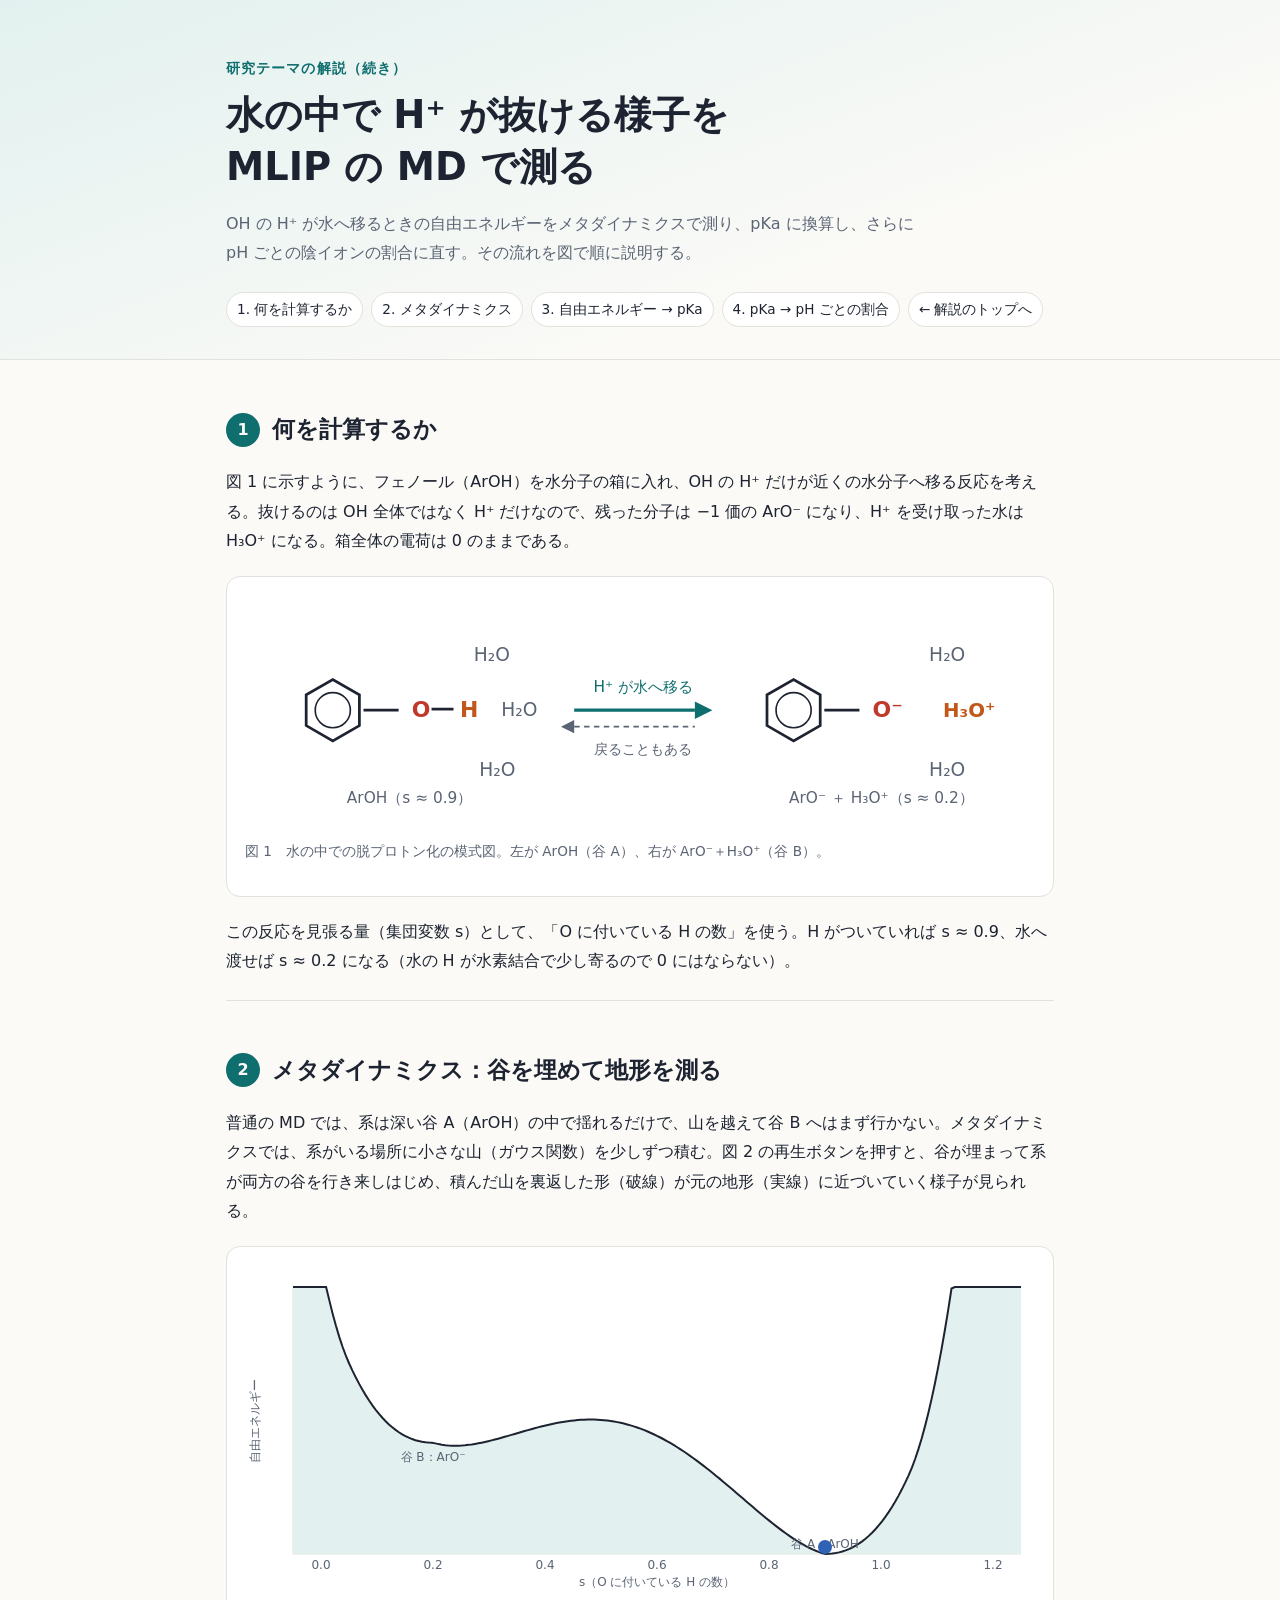
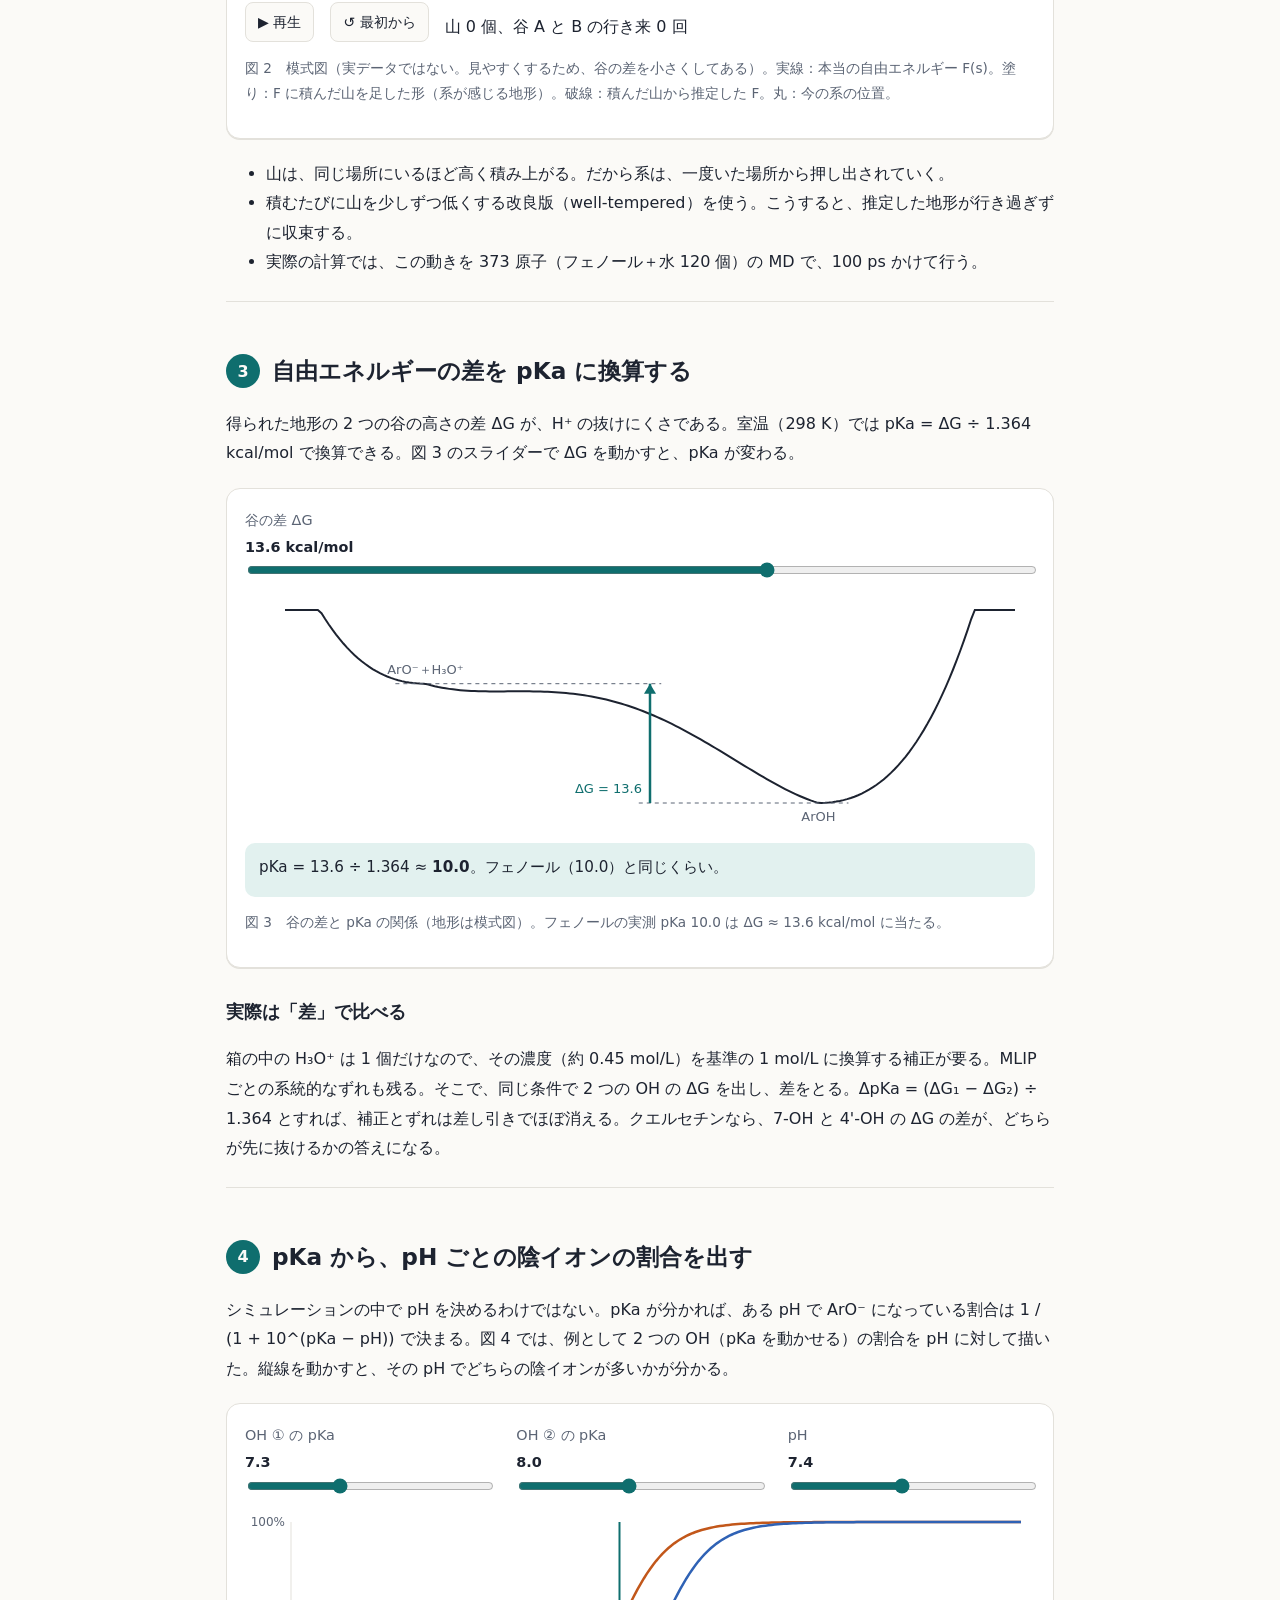
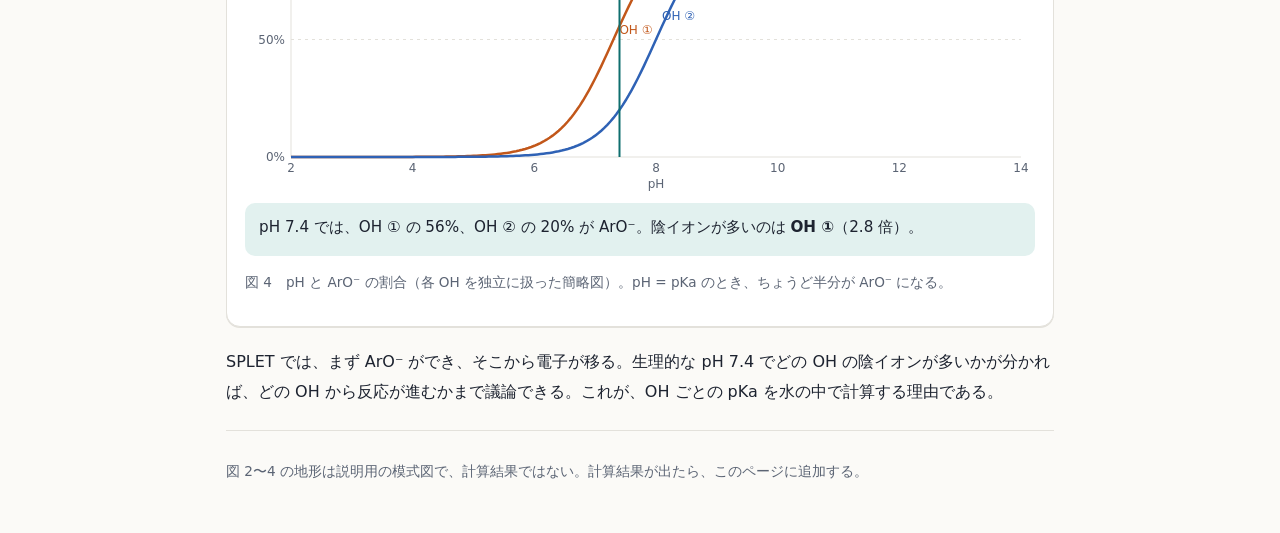
==== metad.html @ 8b068844 "水中の脱プロトン化メタダイナミクスの解説ページを追加" ====
<!doctype html>
<html lang="ja">
<head>
<meta charset="utf-8">
<meta name="viewport" content="width=device-width, initial-scale=1">
<title>水中の脱プロトン化</title>
<meta name="description" content="水の中で OH の H+ が抜ける自由エネルギーをメタダイナミクスで測り、pKa と pH ごとの陰イオンの割合に換算する流れを図で説明する">
<link rel="stylesheet" href="style.css">
</head>
<body>
<header class="hero">
  <div class="wrap">
    <p class="eyebrow">研究テーマの解説（続き）</p>
    <h1>水の中で H⁺ が抜ける様子を<br>MLIP の MD で測る</h1>
    <p class="lead">OH の H⁺ が水へ移るときの自由エネルギーをメタダイナミクスで測り、pKa に換算し、さらに pH ごとの陰イオンの割合に直す。その流れを図で順に説明する。</p>
    <nav class="toc" aria-label="目次">
      <a href="#what">1. 何を計算するか</a>
      <a href="#metad">2. メタダイナミクス</a>
      <a href="#pka">3. 自由エネルギー → pKa</a>
      <a href="#ph">4. pKa → pH ごとの割合</a>
      <a href="index.html">← 解説のトップへ</a>
    </nav>
  </div>
</header>
<main class="wrap">

<section id="what">
  <h2><span class="num">1</span>何を計算するか</h2>
  <p>図 1 に示すように、フェノール（ArOH）を水分子の箱に入れ、OH の H⁺ だけが近くの水分子へ移る反応を考える。抜けるのは OH 全体ではなく H⁺ だけなので、残った分子は −1 価の ArO⁻ になり、H⁺ を受け取った水は H₃O⁺ になる。箱全体の電荷は 0 のままである。</p>
  <div class="card">
    <svg id="rxnSvg" viewBox="0 0 720 210" role="img" aria-label="ArOH と水が ArO- と H3O+ になる反応の模式図"></svg>
    <p class="small">図 1　水の中での脱プロトン化の模式図。左が ArOH（谷 A）、右が ArO⁻＋H₃O⁺（谷 B）。</p>
  </div>
  <p>この反応を見張る量（集団変数 s）として、「O に付いている H の数」を使う。H がついていれば s ≈ 0.9、水へ渡せば s ≈ 0.2 になる（水の H が水素結合で少し寄るので 0 にはならない）。</p>
</section>

<section id="metad">
  <h2><span class="num">2</span>メタダイナミクス：谷を埋めて地形を測る</h2>
  <p>普通の MD では、系は深い谷 A（ArOH）の中で揺れるだけで、山を越えて谷 B へはまず行かない。メタダイナミクスでは、系がいる場所に小さな山（ガウス関数）を少しずつ積む。図 2 の再生ボタンを押すと、谷が埋まって系が両方の谷を行き来しはじめ、積んだ山を裏返した形（破線）が元の地形（実線）に近づいていく様子が見られる。</p>
  <div class="card interactive">
    <canvas id="mdCv" width="720" height="300" aria-label="メタダイナミクスで谷が埋まっていく模式図"></canvas>
    <div class="controls row">
      <button id="mdGo">▶ 再生</button>
      <button id="mdReset">↺ 最初から</button>
      <span class="readout" id="mdInfo"></span>
    </div>
    <p class="small">図 2　模式図（実データではない。見やすくするため、谷の差を小さくしてある）。実線：本当の自由エネルギー F(s)。塗り：F に積んだ山を足した形（系が感じる地形）。破線：積んだ山から推定した F。丸：今の系の位置。</p>
  </div>
  <ul>
    <li>山は、同じ場所にいるほど高く積み上がる。だから系は、一度いた場所から押し出されていく。</li>
    <li>積むたびに山を少しずつ低くする改良版（well-tempered）を使う。こうすると、推定した地形が行き過ぎずに収束する。</li>
    <li>実際の計算では、この動きを 373 原子（フェノール＋水 120 個）の MD で、100 ps かけて行う。</li>
  </ul>
</section>

<section id="pka">
  <h2><span class="num">3</span>自由エネルギーの差を pKa に換算する</h2>
  <p>得られた地形の 2 つの谷の高さの差 ΔG が、H⁺ の抜けにくさである。室温（298 K）では pKa = ΔG ÷ 1.364 kcal/mol で換算できる。図 3 のスライダーで ΔG を動かすと、pKa が変わる。</p>
  <div class="card interactive">
    <div class="controls">
      <label>谷の差 ΔG <output id="dgVal"></output><input id="dgSlider" type="range" min="5" max="18" step="0.1" value="13.6"></label>
    </div>
    <canvas id="dgCv" width="720" height="220" aria-label="2 つの谷の高さの差と pKa"></canvas>
    <p class="readout info" id="dgInfo"></p>
    <p class="small">図 3　谷の差と pKa の関係（地形は模式図）。フェノールの実測 pKa 10.0 は ΔG ≈ 13.6 kcal/mol に当たる。</p>
  </div>
  <h3>実際は「差」で比べる</h3>
  <p>箱の中の H₃O⁺ は 1 個だけなので、その濃度（約 0.45 mol/L）を基準の 1 mol/L に換算する補正が要る。MLIP ごとの系統的なずれも残る。そこで、同じ条件で 2 つの OH の ΔG を出し、差をとる。ΔpKa = (ΔG₁ − ΔG₂) ÷ 1.364 とすれば、補正とずれは差し引きでほぼ消える。クエルセチンなら、7-OH と 4'-OH の ΔG の差が、どちらが先に抜けるかの答えになる。</p>
</section>

<section id="ph">
  <h2><span class="num">4</span>pKa から、pH ごとの陰イオンの割合を出す</h2>
  <p>シミュレーションの中で pH を決めるわけではない。pKa が分かれば、ある pH で ArO⁻ になっている割合は 1 / (1 + 10^(pKa − pH)) で決まる。図 4 では、例として 2 つの OH（pKa を動かせる）の割合を pH に対して描いた。縦線を動かすと、その pH でどちらの陰イオンが多いかが分かる。</p>
  <div class="card interactive">
    <div class="controls">
      <label>OH ① の pKa <output id="p1Val"></output><input id="p1Slider" type="range" min="4" max="13" step="0.1" value="7.3"></label>
      <label>OH ② の pKa <output id="p2Val"></output><input id="p2Slider" type="range" min="4" max="13" step="0.1" value="8.0"></label>
      <label>pH <output id="phVal"></output><input id="phSlider" type="range" min="2" max="14" step="0.1" value="7.4"></label>
    </div>
    <canvas id="phCv" width="720" height="260" aria-label="pH と陰イオンの割合"></canvas>
    <p class="readout info" id="phInfo"></p>
    <p class="small">図 4　pH と ArO⁻ の割合（各 OH を独立に扱った簡略図）。pH = pKa のとき、ちょうど半分が ArO⁻ になる。</p>
  </div>
  <p>SPLET では、まず ArO⁻ ができ、そこから電子が移る。生理的な pH 7.4 でどの OH の陰イオンが多いかが分かれば、どの OH から反応が進むかまで議論できる。これが、OH ごとの pKa を水の中で計算する理由である。</p>
</section>

</main>
<footer class="wrap foot">図 2〜4 の地形は説明用の模式図で、計算結果ではない。計算結果が出たら、このページに追加する。</footer>
<script src="js/metad.js"></script>
</body>
</html>
---- style.css ----
:root{
  --bg:#fbfaf7; --surface:#ffffff; --ink:#1d2330; --muted:#5b6474; --line:#e3e1db;
  --accent:#0f6e6e; --accent-soft:#e2f1ef; --a:#c2571a; --b:#2f62b5; --hl:#f4c542;
  --o:#c0392b; --c:#1d2330;
}
@media (prefers-color-scheme: dark){
  :root:not([data-theme="light"]){
    --bg:#12151b; --surface:#1b2028; --ink:#e7e9ee; --muted:#9aa3b2; --line:#2c333f;
    --accent:#4fc1b6; --accent-soft:#1d3532; --a:#f08a4b; --b:#6d9cf0; --hl:#e0b43a;
    --o:#ff7a6b; --c:#e7e9ee;
  }
}
:root[data-theme="dark"]{
  --bg:#12151b; --surface:#1b2028; --ink:#e7e9ee; --muted:#9aa3b2; --line:#2c333f;
  --accent:#4fc1b6; --accent-soft:#1d3532; --a:#f08a4b; --b:#6d9cf0; --hl:#e0b43a;
  --o:#ff7a6b; --c:#e7e9ee;
}
*{box-sizing:border-box}
html{scroll-behavior:smooth}
body{margin:0;background:var(--bg);color:var(--ink);
  font-family:"Hiragino Sans","Noto Sans JP","Yu Gothic",system-ui,sans-serif;line-height:1.85;font-size:16px}
.wrap{max-width:860px;margin:0 auto;padding:0 16px}
.hero{background:linear-gradient(160deg,var(--accent-soft),transparent 70%);border-bottom:1px solid var(--line);padding:56px 0 32px}
.eyebrow{color:var(--accent);font-weight:700;letter-spacing:.08em;margin:0 0 8px;font-size:.85rem}
h1{font-size:clamp(1.6rem,4.5vw,2.4rem);line-height:1.35;margin:0 0 16px}
.lead{color:var(--muted);max-width:44em}
.toc{display:flex;flex-wrap:wrap;gap:8px;margin-top:24px}
.toc a{font-size:.85rem;color:var(--ink);text-decoration:none;border:1px solid var(--line);background:var(--surface);padding:4px 10px;border-radius:999px}
.toc a:hover{border-color:var(--accent);color:var(--accent)}
section{padding:48px 0 8px;border-bottom:1px solid var(--line)}
h2{font-size:1.45rem;display:flex;align-items:center;gap:12px;margin:0 0 16px}
h3{font-size:1.1rem;margin:28px 0 8px}
.num{display:inline-grid;place-items:center;width:34px;height:34px;border-radius:50%;background:var(--accent);color:var(--bg);font-size:1rem;flex:none}
.card{background:var(--surface);border:1px solid var(--line);border-radius:14px;padding:18px;margin:20px 0}
.interactive{box-shadow:0 1px 0 var(--line)}
.controls{display:grid;grid-template-columns:repeat(auto-fit,minmax(240px,1fr));gap:12px 24px;margin-bottom:12px}
.controls.row{display:flex;flex-wrap:wrap;align-items:center;gap:16px;margin:8px 0 0}
.controls label{display:flex;flex-direction:column;font-size:.9rem;color:var(--muted)}
.controls output{color:var(--ink);font-weight:700;font-variant-numeric:tabular-nums}
input[type=range]{width:100%;accent-color:var(--accent)}
canvas{width:100%;height:auto;display:block}
svg{width:100%;height:auto;display:block;max-height:420px}
.readout{font-variant-numeric:tabular-nums;margin:10px 0 0}
.note{border-left:3px solid var(--accent);padding:4px 0 4px 14px;color:var(--muted);font-size:.95rem}
.small{font-size:.85rem;color:var(--muted)}
.formula{text-align:center;font-size:1.05rem;background:var(--surface);border:1px dashed var(--line);border-radius:10px;padding:10px}
.bars{display:grid;gap:10px}
.barrow{display:grid;grid-template-columns:minmax(120px,190px) 1fr 56px;gap:10px;align-items:center;font-size:.9rem}
.bar{height:16px;background:var(--line);border-radius:8px;overflow:hidden}
.fill{height:100%;width:0;transition:width .35s ease}
.fill.a{background:var(--a)} .fill.b{background:var(--b)}
.barrow b{text-align:right;font-variant-numeric:tabular-nums}
.seg{display:flex;flex-wrap:wrap;gap:6px;margin-bottom:12px}
.segbtn,button{font:inherit;font-size:.88rem;border:1px solid var(--line);background:var(--bg);color:var(--ink);padding:6px 12px;border-radius:8px;cursor:pointer;white-space:nowrap}
.segbtn.active{background:var(--accent);border-color:var(--accent);color:var(--bg)}
button:hover{border-color:var(--accent)}
.chip{display:inline-block;padding:0 8px;border-radius:6px;background:var(--hl);color:#1d2330;font-weight:700;font-size:.85rem}
.info{min-height:3.5em;background:var(--accent-soft);border-radius:10px;padding:10px 14px;margin-top:10px;font-size:.95rem}
.reasons li{margin-bottom:6px}
.pathview{display:flex;flex-wrap:wrap;align-items:center;justify-content:center;gap:10px;min-height:120px;padding:10px}
.species{border:2px solid var(--line);border-radius:12px;padding:10px 14px;text-align:center;min-width:110px;transition:all .3s}
.species.on{border-color:var(--accent);background:var(--accent-soft)}
.species small{display:block;color:var(--muted);font-size:.75rem}
.arrow{color:var(--muted);font-size:.85rem;text-align:center;min-width:70px}
.arrow.on{color:var(--accent);font-weight:700}
.stepnav{display:flex;align-items:center;justify-content:center;gap:12px;margin-top:6px}
#stepLabel{font-size:.92rem;min-width:14em;text-align:center}
.pipeline{list-style:none;padding:0;counter-reset:p;margin:16px 0}
.pipeline li{counter-increment:p;position:relative;padding:10px 0 14px 52px;border-left:2px solid var(--line);margin-left:16px}
.pipeline li::before{content:counter(p);position:absolute;left:-17px;top:8px;width:32px;height:32px;border-radius:50%;background:var(--surface);border:2px solid var(--accent);display:grid;place-items:center;font-weight:700;color:var(--accent)}
.pipeline b{display:block}
.pipeline span{color:var(--muted);font-size:.93rem}
.grid2{display:grid;grid-template-columns:repeat(auto-fit,minmax(260px,1fr));gap:16px}
.grid2 .card{margin:0}
.grid2 h3{margin-top:0}
.gloss{display:grid;grid-template-columns:minmax(110px,180px) 1fr;gap:6px 16px}
.gloss dt{font-weight:700}
.gloss dd{margin:0;color:var(--muted)}
.refs li{margin-bottom:8px;font-size:.92rem;overflow-wrap:anywhere}
a{color:var(--accent)}
.foot{padding:28px 16px 48px;color:var(--muted);font-size:.85rem}
/* 構造式 */
.bond{stroke:var(--c);stroke-width:.05;stroke-linecap:round}
.atomlbl{font-size:.42px;font-weight:700;text-anchor:middle;dominant-baseline:central}
.atomlbl.O{fill:var(--o)}
.lblbg{fill:var(--surface)}
.ohspot{fill:transparent;cursor:pointer}
.ohring{fill:none;stroke:var(--hl);stroke-width:.07;opacity:0;transition:opacity .2s}
.ohring.show{opacity:1}
.ohring.exp{stroke:var(--a);opacity:1;stroke-width:.1}
.ohring.calc{stroke:var(--b);opacity:1;stroke-width:.1}
.poslbl{font-size:.3px;fill:var(--muted);text-anchor:middle;dominant-baseline:central}
.cut{fill:var(--accent);fill-opacity:.12;stroke:var(--accent);stroke-width:.03;stroke-dasharray:.12 .08}
.picked{fill:none;stroke:var(--a);stroke-width:.08}
.inside{fill:var(--accent);fill-opacity:.35}
.atomhit{fill:transparent;cursor:pointer}
@media (max-width:560px){
  .barrow{grid-template-columns:1fr 48px}
  .barrow span{grid-column:1/-1}
  .gloss{grid-template-columns:1fr}
}
.no-anim .fill{transition:none}
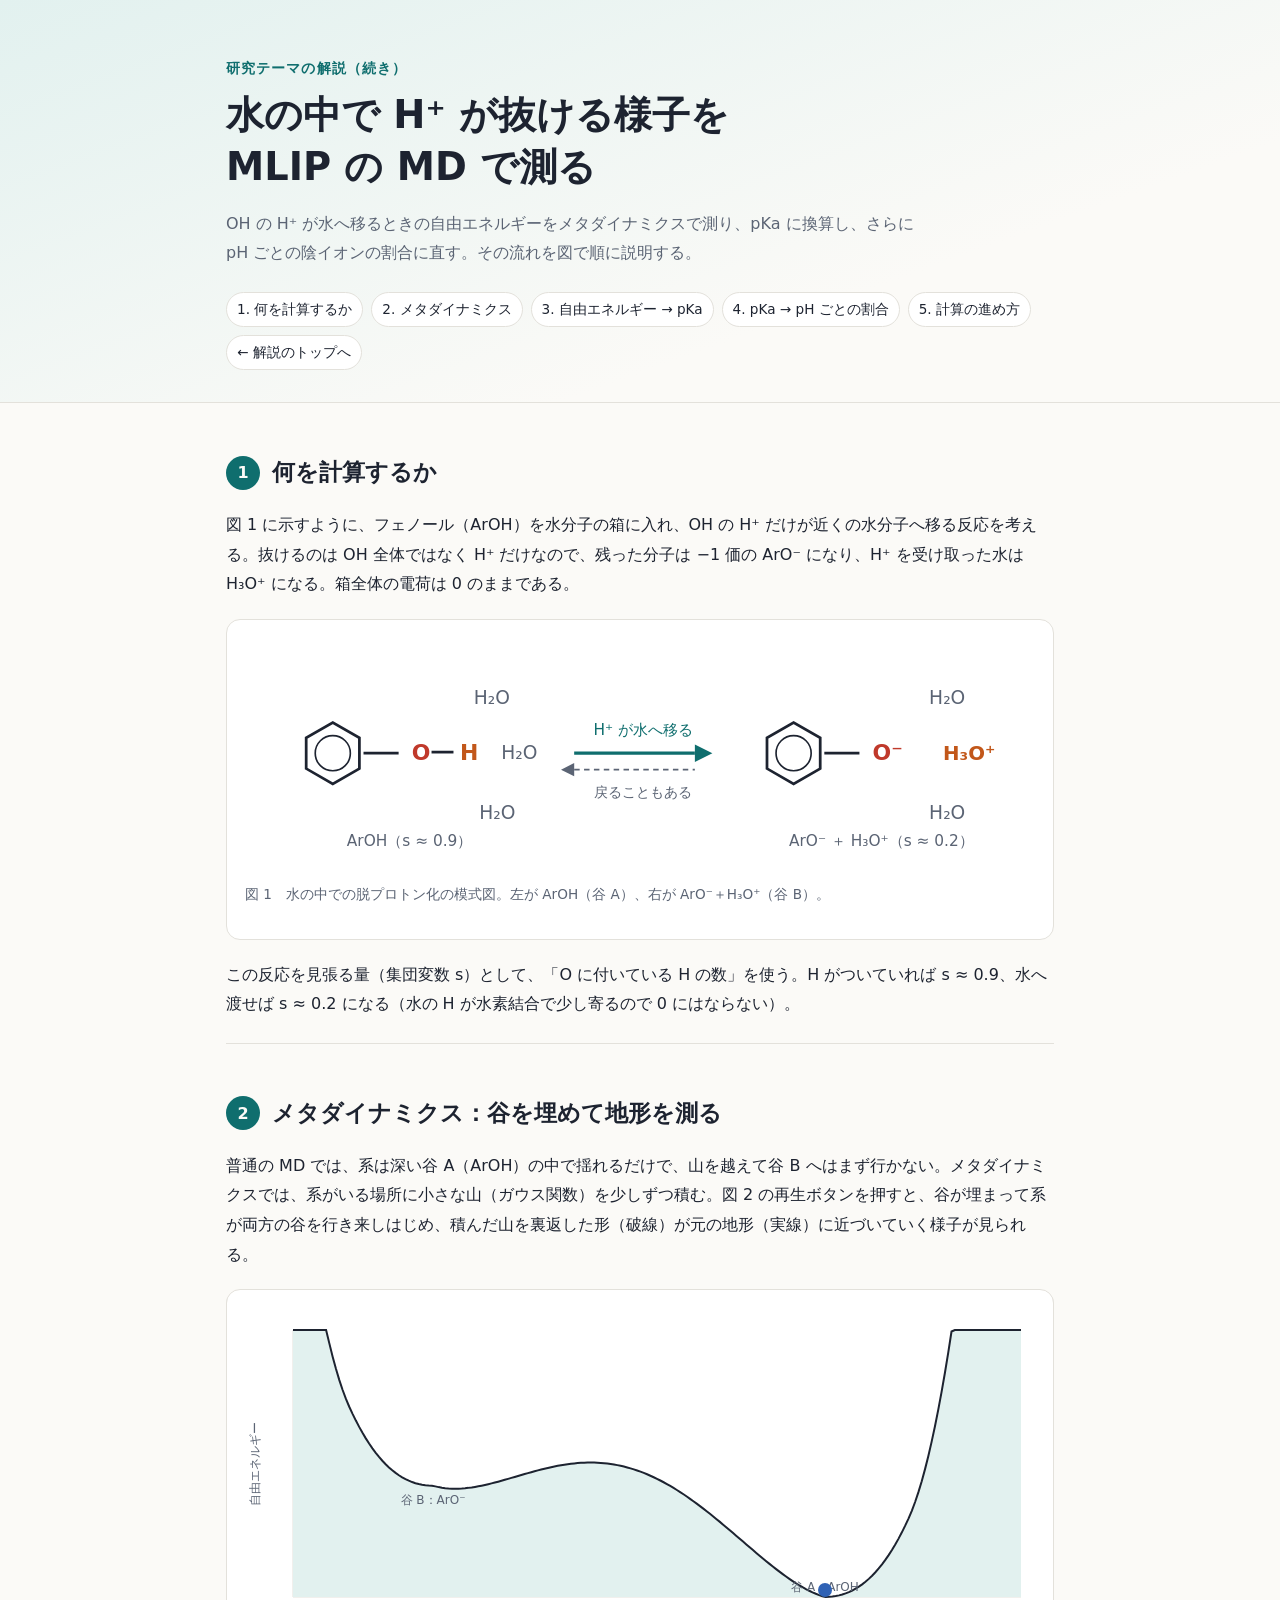
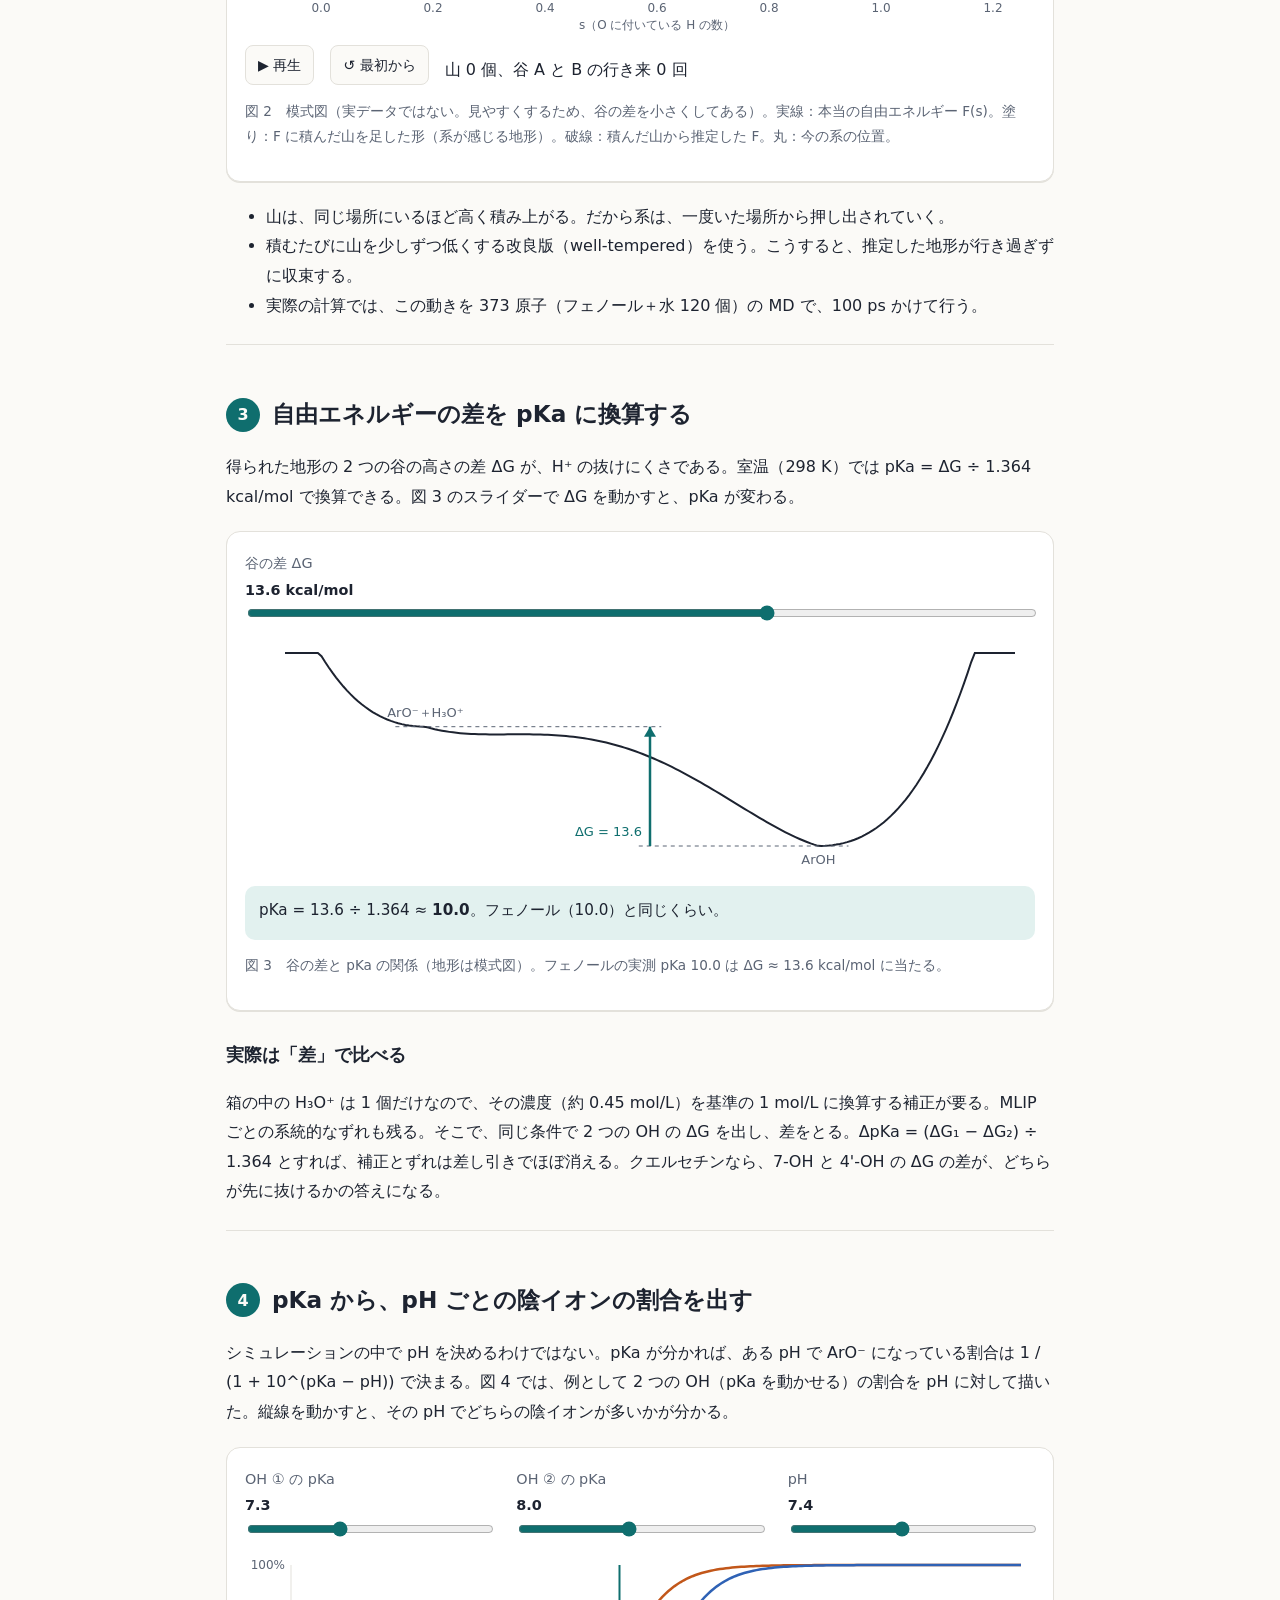
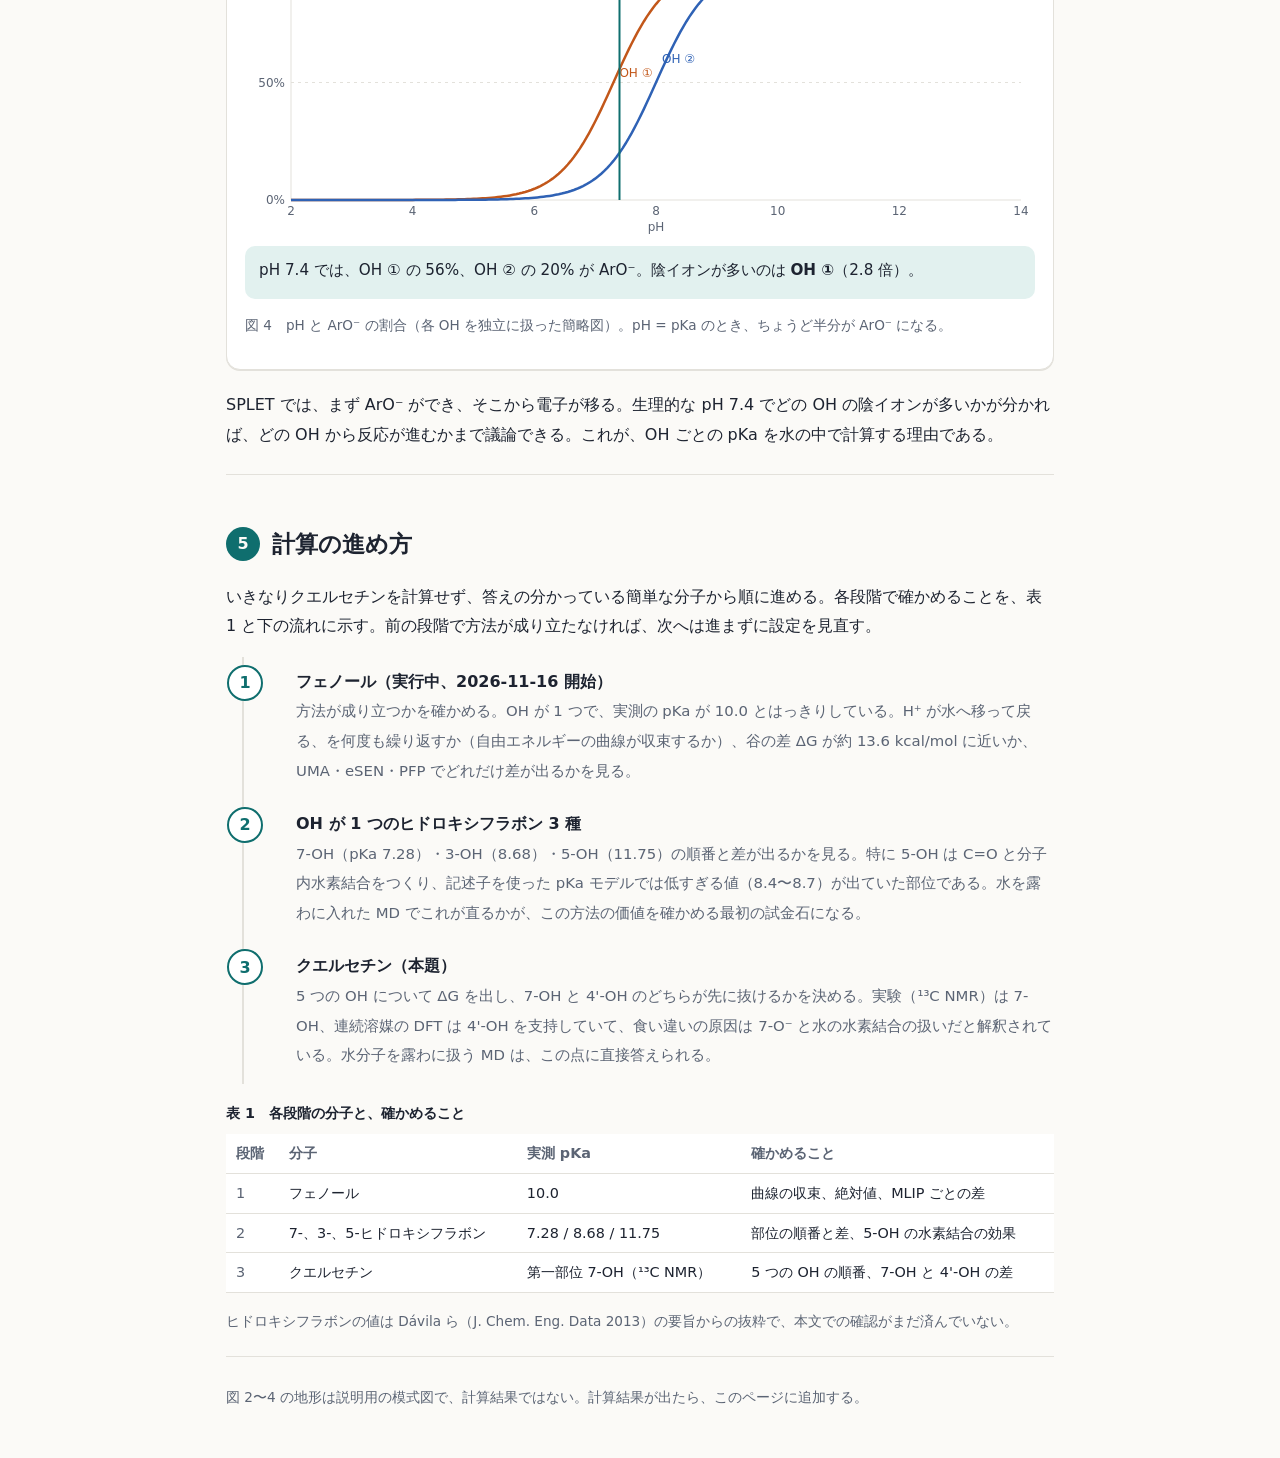
==== commit e554b6ba: "metad.html に計算の進め方（フェノール→ヒドロキシフラボン→クエルセチン）を追加" ====
--- a/metad.html
+++ b/metad.html
@@ -18,6 +18,7 @@
       <a href="#metad">2. メタダイナミクス</a>
       <a href="#pka">3. 自由エネルギー → pKa</a>
       <a href="#ph">4. pKa → pH ごとの割合</a>
+      <a href="#flow">5. 計算の進め方</a>
       <a href="index.html">← 解説のトップへ</a>
     </nav>
   </div>
@@ -84,6 +85,28 @@
   <p>SPLET では、まず ArO⁻ ができ、そこから電子が移る。生理的な pH 7.4 でどの OH の陰イオンが多いかが分かれば、どの OH から反応が進むかまで議論できる。これが、OH ごとの pKa を水の中で計算する理由である。</p>
 </section>
 
+<section id="flow">
+  <h2><span class="num">5</span>計算の進め方</h2>
+  <p>いきなりクエルセチンを計算せず、答えの分かっている簡単な分子から順に進める。各段階で確かめることを、表 1 と下の流れに示す。前の段階で方法が成り立たなければ、次へは進まずに設定を見直す。</p>
+  <ol class="pipeline">
+    <li><b>フェノール（実行中、2026-11-16 開始）</b><span>方法が成り立つかを確かめる。OH が 1 つで、実測の pKa が 10.0 とはっきりしている。H⁺ が水へ移って戻る、を何度も繰り返すか（自由エネルギーの曲線が収束するか）、谷の差 ΔG が約 13.6 kcal/mol に近いか、UMA・eSEN・PFP でどれだけ差が出るかを見る。</span></li>
+    <li><b>OH が 1 つのヒドロキシフラボン 3 種</b><span>7-OH（pKa 7.28）・3-OH（8.68）・5-OH（11.75）の順番と差が出るかを見る。特に 5-OH は C=O と分子内水素結合をつくり、記述子を使った pKa モデルでは低すぎる値（8.4〜8.7）が出ていた部位である。水を露わに入れた MD でこれが直るかが、この方法の価値を確かめる最初の試金石になる。</span></li>
+    <li><b>クエルセチン（本題）</b><span>5 つの OH について ΔG を出し、7-OH と 4'-OH のどちらが先に抜けるかを決める。実験（¹³C NMR）は 7-OH、連続溶媒の DFT は 4'-OH を支持していて、食い違いの原因は 7-O⁻ と水の水素結合の扱いだと解釈されている。水分子を露わに扱う MD は、この点に直接答えられる。</span></li>
+  </ol>
+  <div class="tablewrap">
+  <table class="tbl">
+    <caption>表 1　各段階の分子と、確かめること</caption>
+    <thead><tr><th>段階</th><th>分子</th><th>実測 pKa</th><th>確かめること</th></tr></thead>
+    <tbody>
+      <tr><th>1</th><td>フェノール</td><td>10.0</td><td>曲線の収束、絶対値、MLIP ごとの差</td></tr>
+      <tr><th>2</th><td>7-、3-、5-ヒドロキシフラボン</td><td>7.28 / 8.68 / 11.75</td><td>部位の順番と差、5-OH の水素結合の効果</td></tr>
+      <tr><th>3</th><td>クエルセチン</td><td>第一部位 7-OH（¹³C NMR）</td><td>5 つの OH の順番、7-OH と 4'-OH の差</td></tr>
+    </tbody>
+  </table>
+  </div>
+  <p class="small">ヒドロキシフラボンの値は Dávila ら（J. Chem. Eng. Data 2013）の要旨からの抜粋で、本文での確認がまだ済んでいない。</p>
+</section>
+
 </main>
 <footer class="wrap foot">図 2〜4 の地形は説明用の模式図で、計算結果ではない。計算結果が出たら、このページに追加する。</footer>
 <script src="js/metad.js"></script>
--- a/style.css
+++ b/style.css
@@ -100,3 +100,19 @@
   .gloss{grid-template-columns:1fr}
 }
 .no-anim .fill{transition:none}
+/* 結果の節 */
+.tablewrap{overflow-x:auto;margin:16px 0}
+.tbl{border-collapse:collapse;width:100%;font-size:.9rem;background:var(--surface)}
+.tbl caption{text-align:left;font-weight:700;padding:0 0 8px;color:var(--ink)}
+.tbl th,.tbl td{border-bottom:1px solid var(--line);padding:6px 10px;text-align:left;vertical-align:top}
+.tbl thead th{color:var(--muted);font-weight:700}
+.tbl tbody th{font-weight:400;color:var(--muted)}
+.resbars{display:grid;gap:10px;margin-top:8px}
+.resrow{display:grid;grid-template-columns:96px 1fr 60px;gap:10px;align-items:center;font-size:.9rem}
+.restrack{position:relative;height:20px;background:var(--bg);border-radius:6px}
+.resfill{position:absolute;left:0;top:0;bottom:0;border-radius:6px;background:var(--b);transition:width .35s ease}
+.resfill.none{background:var(--muted)}
+.resfill.pfp_md{background:var(--a)}
+.resdot{position:absolute;top:50%;width:9px;height:9px;margin:-4.5px 0 0 -4.5px;border-radius:50%;background:var(--surface);border:2px solid var(--ink);transition:left .35s ease}
+.resrow b{text-align:right;font-variant-numeric:tabular-nums}
+@media (max-width:560px){.resrow{grid-template-columns:72px 1fr 48px}}
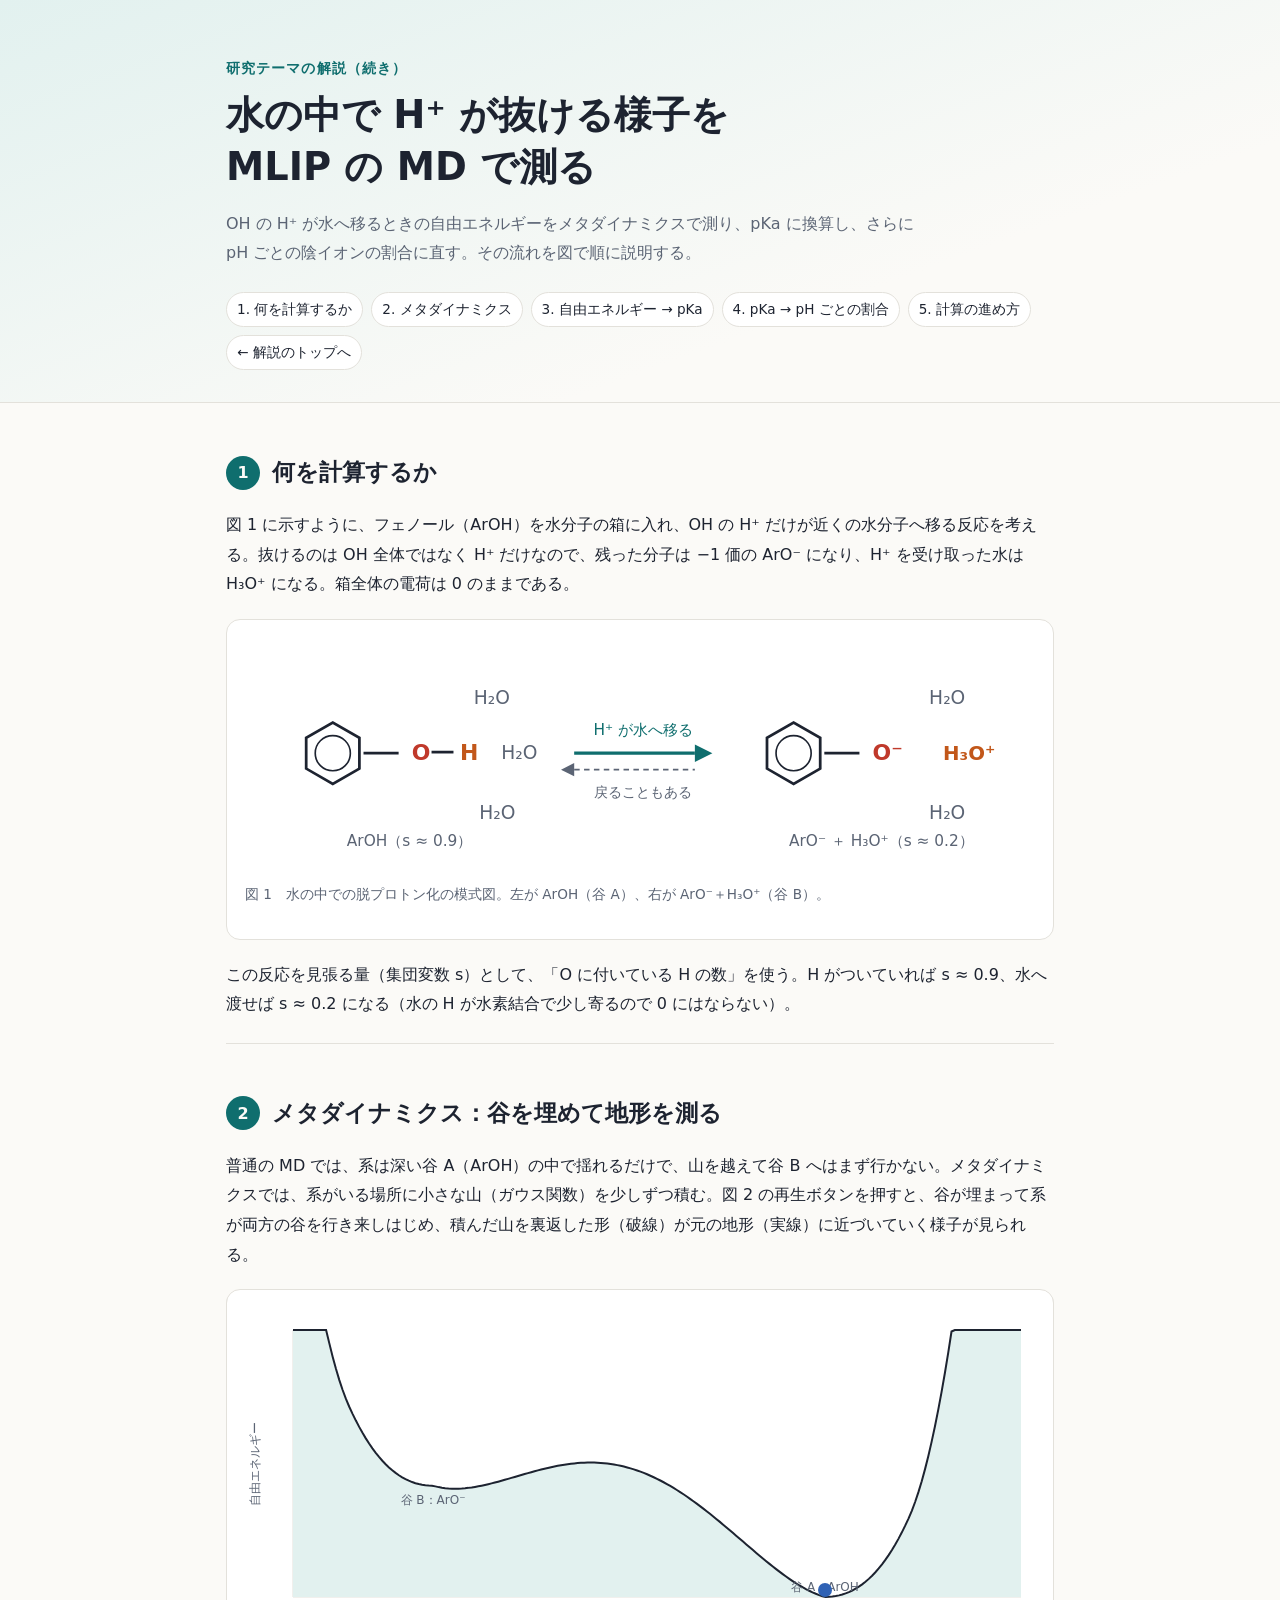
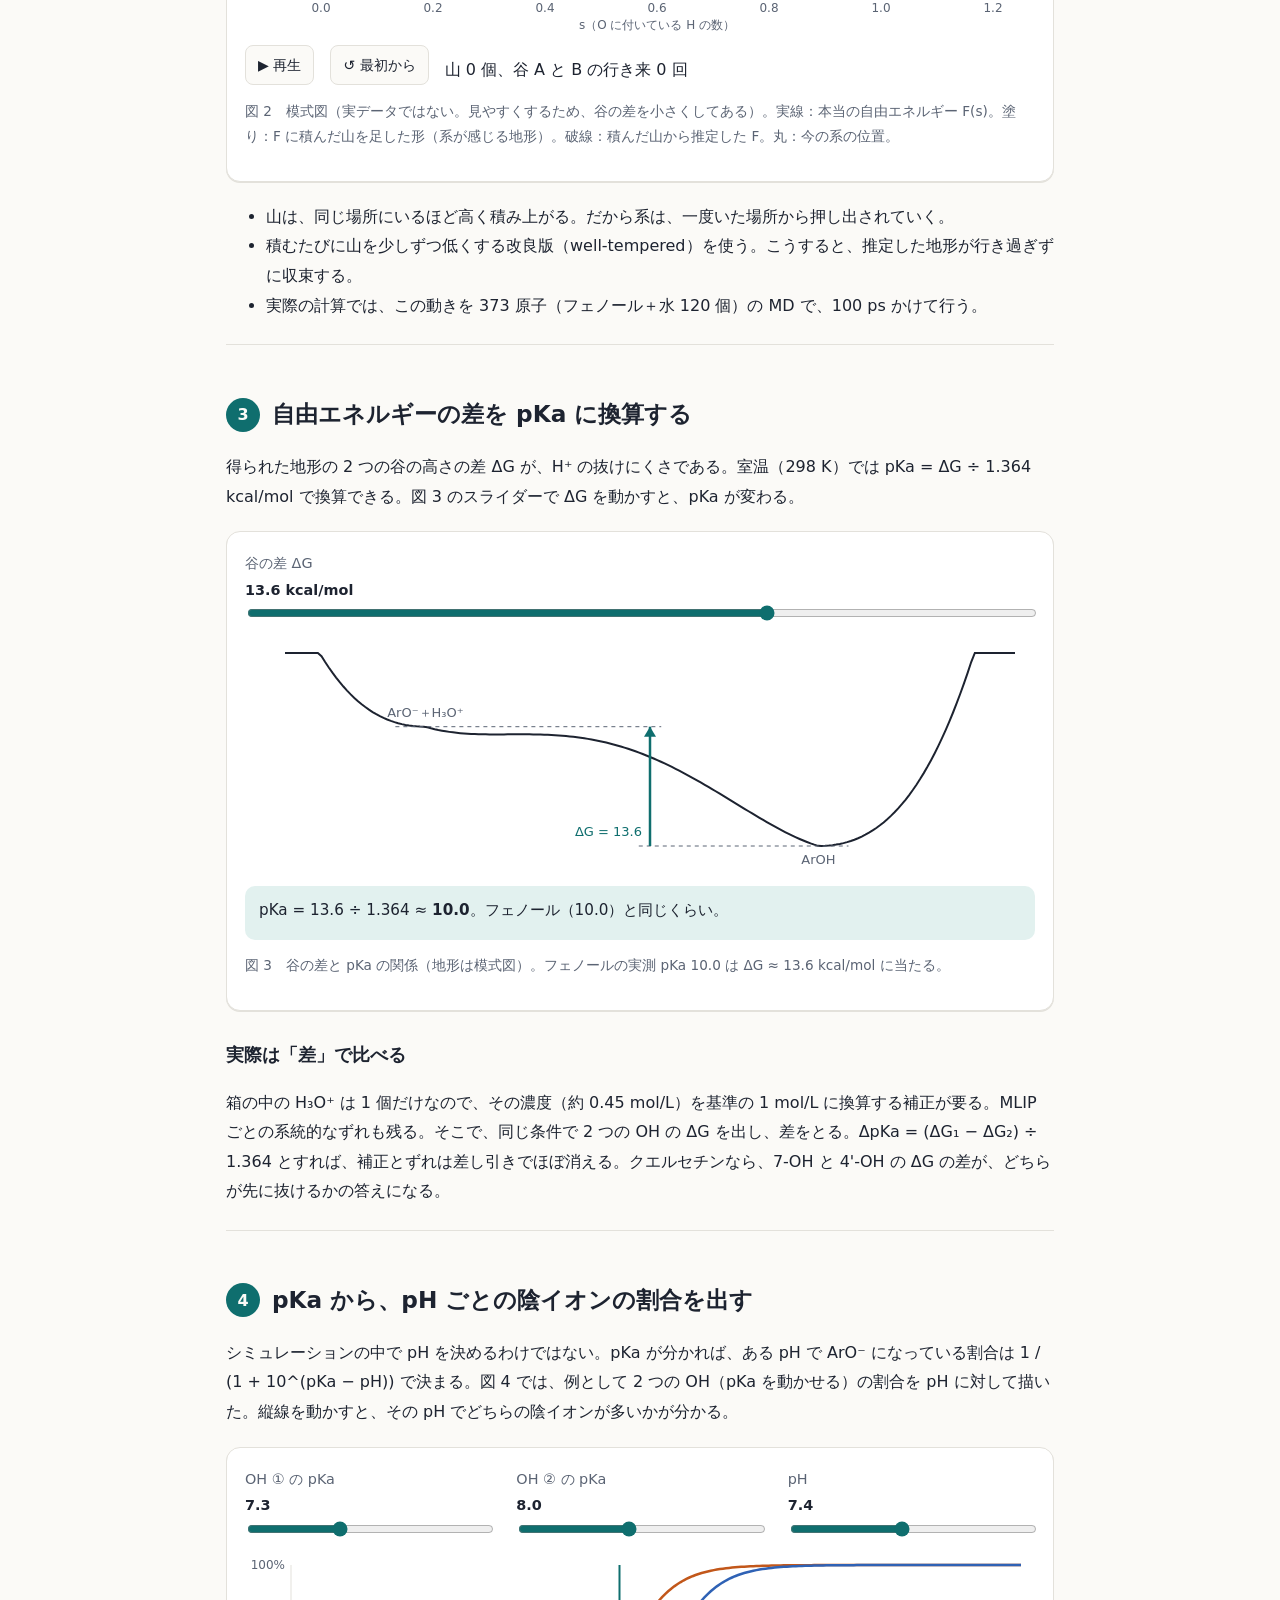
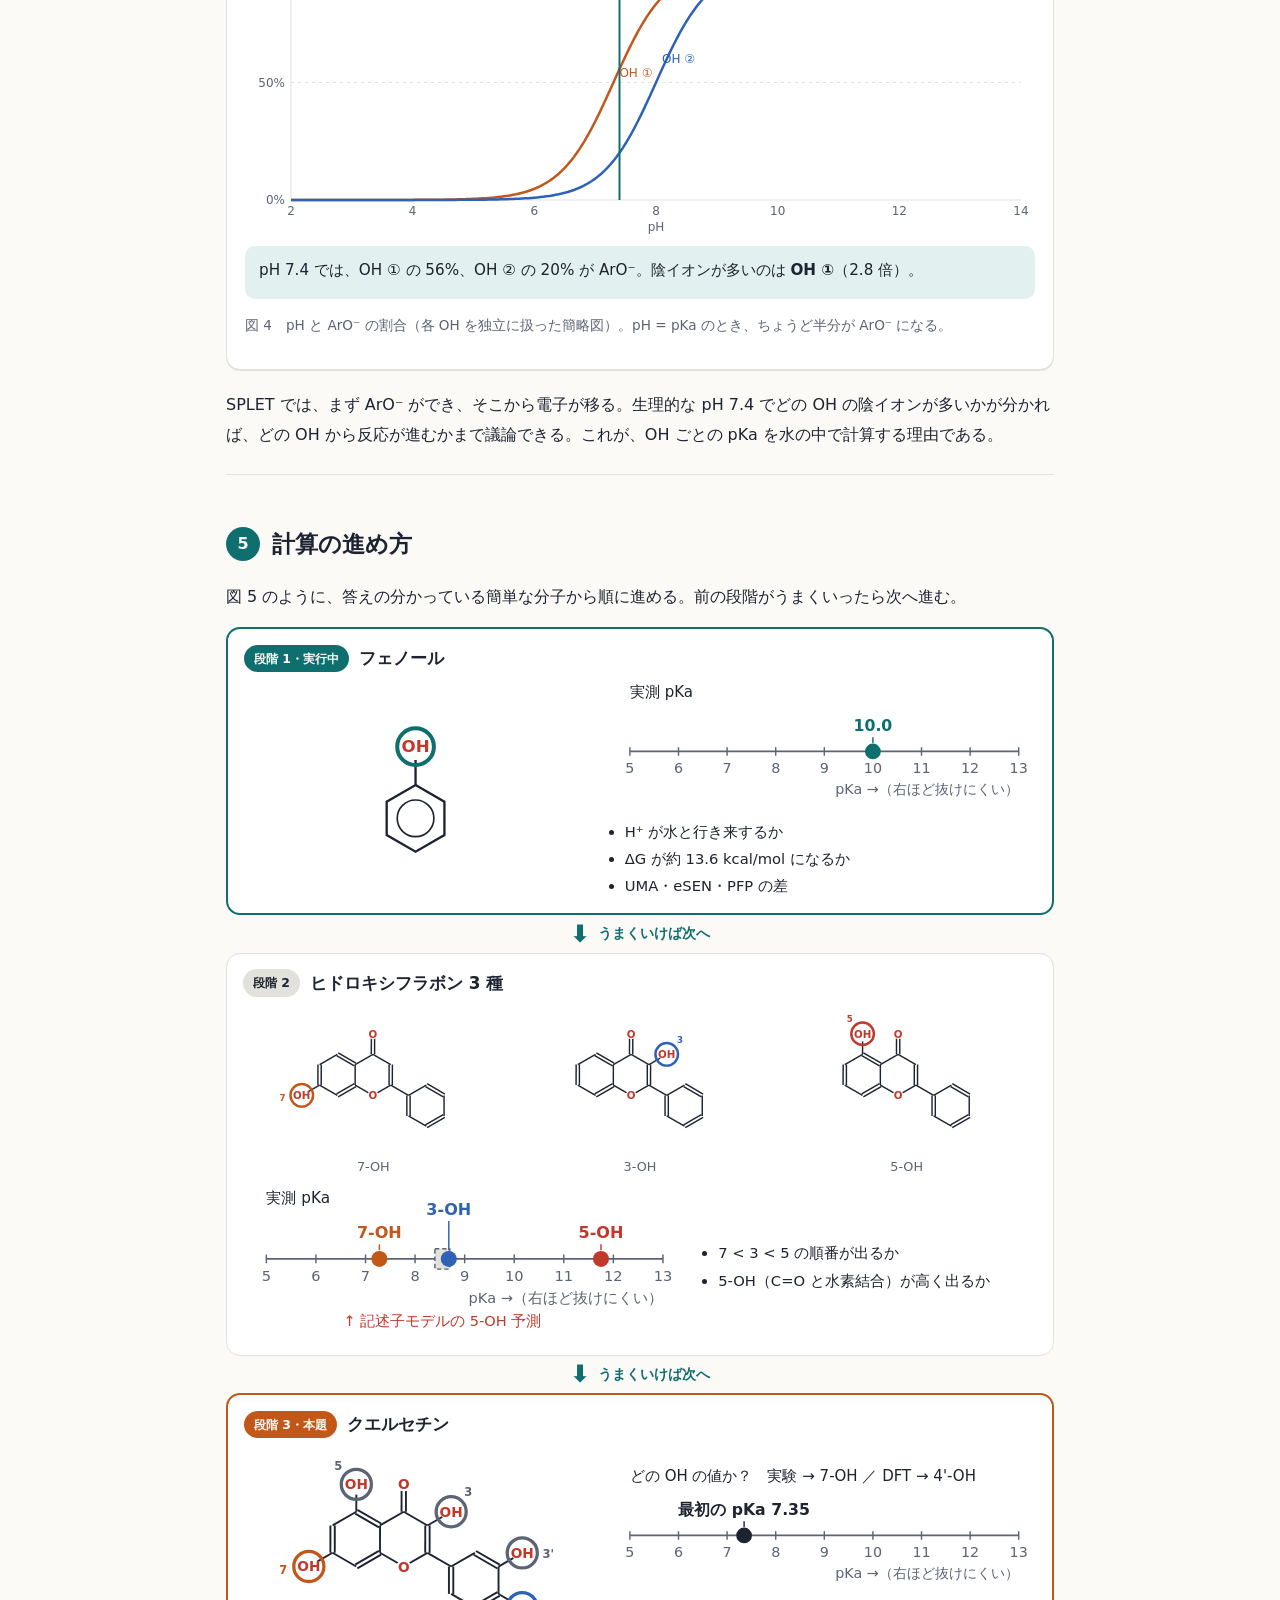
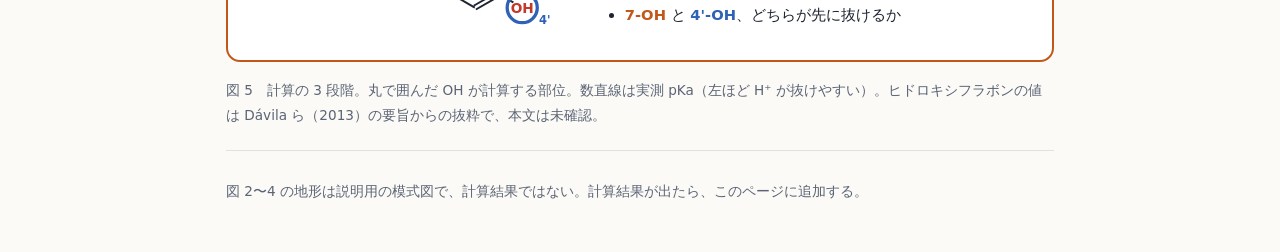
==== commit c78cd492: "計算の進め方を分子の図と pKa の数直線で示す流れ図に変更" ====
--- a/metad.html
+++ b/metad.html
@@ -87,28 +87,14 @@
 
 <section id="flow">
   <h2><span class="num">5</span>計算の進め方</h2>
-  <p>いきなりクエルセチンを計算せず、答えの分かっている簡単な分子から順に進める。各段階で確かめることを、表 1 と下の流れに示す。前の段階で方法が成り立たなければ、次へは進まずに設定を見直す。</p>
-  <ol class="pipeline">
-    <li><b>フェノール（実行中、2026-11-16 開始）</b><span>方法が成り立つかを確かめる。OH が 1 つで、実測の pKa が 10.0 とはっきりしている。H⁺ が水へ移って戻る、を何度も繰り返すか（自由エネルギーの曲線が収束するか）、谷の差 ΔG が約 13.6 kcal/mol に近いか、UMA・eSEN・PFP でどれだけ差が出るかを見る。</span></li>
-    <li><b>OH が 1 つのヒドロキシフラボン 3 種</b><span>7-OH（pKa 7.28）・3-OH（8.68）・5-OH（11.75）の順番と差が出るかを見る。特に 5-OH は C=O と分子内水素結合をつくり、記述子を使った pKa モデルでは低すぎる値（8.4〜8.7）が出ていた部位である。水を露わに入れた MD でこれが直るかが、この方法の価値を確かめる最初の試金石になる。</span></li>
-    <li><b>クエルセチン（本題）</b><span>5 つの OH について ΔG を出し、7-OH と 4'-OH のどちらが先に抜けるかを決める。実験（¹³C NMR）は 7-OH、連続溶媒の DFT は 4'-OH を支持していて、食い違いの原因は 7-O⁻ と水の水素結合の扱いだと解釈されている。水分子を露わに扱う MD は、この点に直接答えられる。</span></li>
-  </ol>
-  <div class="tablewrap">
-  <table class="tbl">
-    <caption>表 1　各段階の分子と、確かめること</caption>
-    <thead><tr><th>段階</th><th>分子</th><th>実測 pKa</th><th>確かめること</th></tr></thead>
-    <tbody>
-      <tr><th>1</th><td>フェノール</td><td>10.0</td><td>曲線の収束、絶対値、MLIP ごとの差</td></tr>
-      <tr><th>2</th><td>7-、3-、5-ヒドロキシフラボン</td><td>7.28 / 8.68 / 11.75</td><td>部位の順番と差、5-OH の水素結合の効果</td></tr>
-      <tr><th>3</th><td>クエルセチン</td><td>第一部位 7-OH（¹³C NMR）</td><td>5 つの OH の順番、7-OH と 4'-OH の差</td></tr>
-    </tbody>
-  </table>
-  </div>
-  <p class="small">ヒドロキシフラボンの値は Dávila ら（J. Chem. Eng. Data 2013）の要旨からの抜粋で、本文での確認がまだ済んでいない。</p>
+  <p>図 5 のように、答えの分かっている簡単な分子から順に進める。前の段階がうまくいったら次へ進む。</p>
+  <div class="flow" id="flowBox" aria-label="計算の 3 段階"></div>
+  <p class="small">図 5　計算の 3 段階。丸で囲んだ OH が計算する部位。数直線は実測 pKa（左ほど H⁺ が抜けやすい）。ヒドロキシフラボンの値は Dávila ら（2013）の要旨からの抜粋で、本文は未確認。</p>
 </section>
 
 </main>
 <footer class="wrap foot">図 2〜4 の地形は説明用の模式図で、計算結果ではない。計算結果が出たら、このページに追加する。</footer>
+<script src="js/quercetin-data.js"></script>
 <script src="js/metad.js"></script>
 </body>
 </html>
--- a/style.css
+++ b/style.css
@@ -116,3 +116,27 @@
 .resdot{position:absolute;top:50%;width:9px;height:9px;margin:-4.5px 0 0 -4.5px;border-radius:50%;background:var(--surface);border:2px solid var(--ink);transition:left .35s ease}
 .resrow b{text-align:right;font-variant-numeric:tabular-nums}
 @media (max-width:560px){.resrow{grid-template-columns:72px 1fr 48px}}
+/* metad.html 図 5：計算の流れ */
+.flow{display:grid;grid-template-columns:1fr;gap:6px;margin:16px 0}
+.flowcard{background:var(--surface);border:1px solid var(--line);border-radius:14px;padding:14px 16px}
+.flowcard.now{border:2px solid var(--accent)}
+.flowcard.goal{border:2px solid var(--a)}
+.flowhead{display:flex;align-items:center;gap:10px;flex-wrap:wrap;margin-bottom:6px}
+.flowhead b{font-size:1.05rem}
+.stagechip{font-size:.78rem;font-weight:700;border-radius:999px;padding:2px 10px;background:var(--line);color:var(--ink);white-space:nowrap}
+.flowcard.now .stagechip{background:var(--accent);color:var(--bg)}
+.flowcard.goal .stagechip{background:var(--a);color:var(--bg)}
+.flowbody{display:grid;grid-template-columns:minmax(0,1fr) minmax(0,1.25fr);gap:8px 20px;align-items:center}
+.flowmols{display:grid;gap:6px;justify-items:center}
+.flowmols.three{grid-template-columns:repeat(3,minmax(0,1fr))}
+.flowmols svg{max-height:200px;width:100%}
+.flowmols.three svg{max-height:150px}
+.flowcard.wide .flowbody{grid-template-columns:1fr}
+.flowcard.wide .flowbody>div:last-child{display:grid;grid-template-columns:minmax(0,1.3fr) minmax(0,1fr);gap:8px 20px;align-items:center}
+@media (max-width:640px){.flowcard.wide .flowbody>div:last-child{grid-template-columns:1fr}}
+.flowruler{width:100%;max-height:none}
+.flowcheck{font-size:.92rem;margin:6px 0 0;padding-left:1.2em}
+.flowarrow{display:flex;justify-content:center;align-items:center;gap:8px;color:var(--accent);font-size:.85rem;font-weight:700}
+.flowarrow span{font-size:1.5rem;line-height:1}
+.molcap{font-size:.8rem;text-align:center;color:var(--muted)}
+@media (max-width:640px){.flowbody{grid-template-columns:1fr}}
